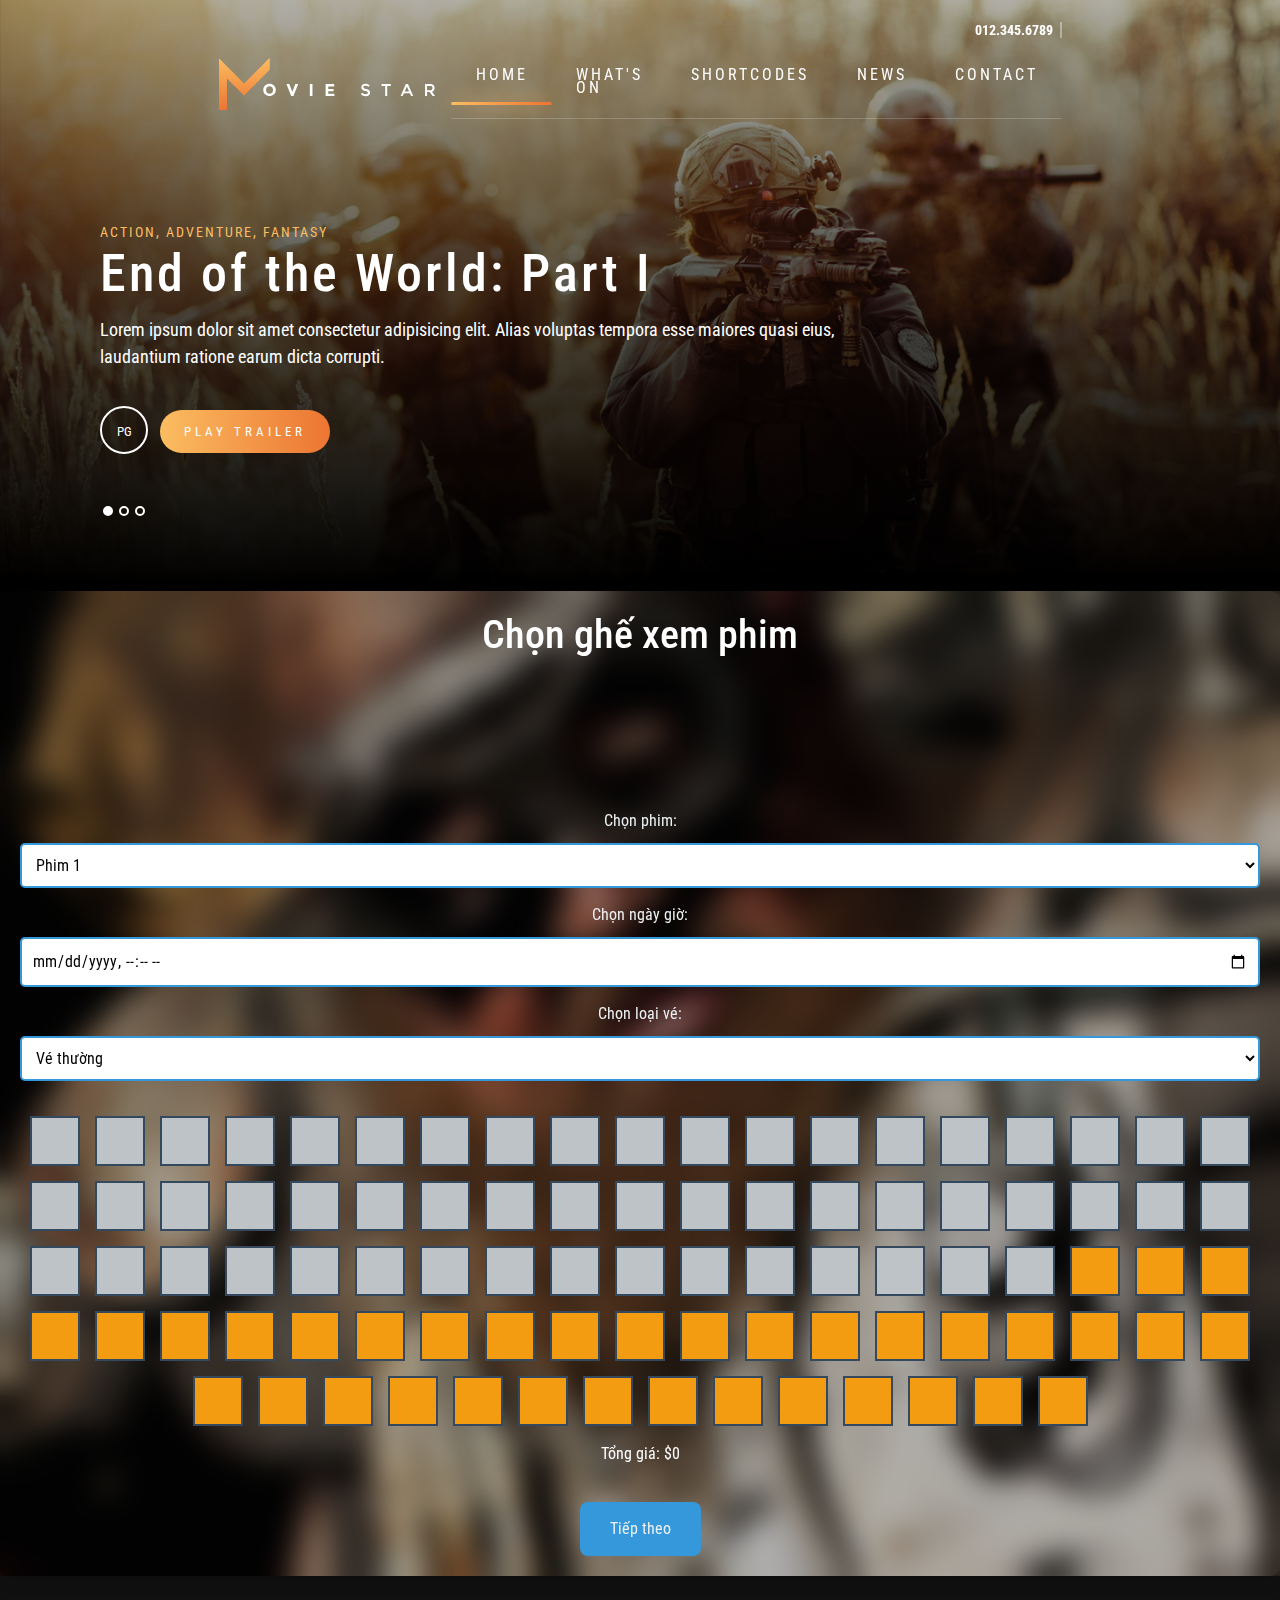
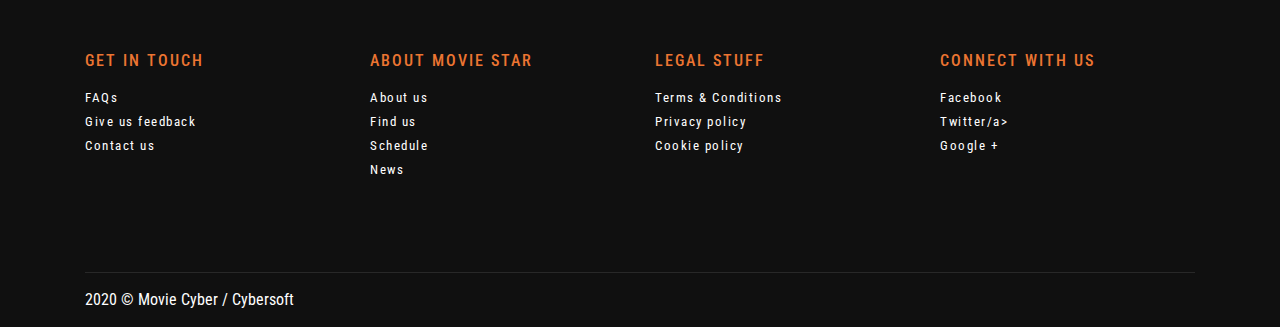
==== Frontend/datve.html @ 29ac8f91 "update" ====
<!DOCTYPE html>
<html lang="en">

<head>
    <meta charset="UTF-8">
    <meta name="viewport" content="width=device-width, initial-scale=1.0">
    <title>MovieCyber</title>

    <!-- ANIMATE CSS  -->
    <link rel="stylesheet" href="https://cdnjs.cloudflare.com/ajax/libs/animate.css/4.1.1/animate.min.css" />

    <!-- FONT AWESOME  -->
    <link rel="stylesheet" href="https://cdnjs.cloudflare.com/ajax/libs/font-awesome/6.4.0/css/all.min.css"
        integrity="sha512-iecdLmaskl7CVkqkXNQ/ZH/XLlvWZOJyj7Yy7tcenmpD1ypASozpmT/E0iPtmFIB46ZmdtAc9eNBvH0H/ZpiBw=="
        crossorigin="anonymous" referrerpolicy="no-referrer" />

    <!-- BOOTSTRAP 4  CSS -->
    <link rel="stylesheet" href="https://cdn.jsdelivr.net/npm/bootstrap@4.0.0/dist/css/bootstrap.min.css"
        integrity="sha384-Gn5384xqQ1aoWXA+058RXPxPg6fy4IWvTNh0E263XmFcJlSAwiGgFAW/dAiS6JXm" crossorigin="anonymous">

    <!-- FONT GOOGLE  -->
    <link rel="preconnect" href="https://fonts.googleapis.com">
    <link rel="preconnect" href="https://fonts.gstatic.com" crossorigin>
    <link
        href="https://fonts.googleapis.com/css2?family=Montserrat:ital,wght@0,400;0,700;1,300&family=Roboto+Condensed:wght@300;400;700&family=Roboto:wght@700&family=Work+Sans:wght@300;400;700&display=swap"
        rel="stylesheet">

    <!-- VENOBOX CSS  -->
    <link rel="stylesheet" href="./css/venobox.min.css">

    <style>
        body {

            margin: 0;
            font-family: 'Segoe UI', Tahoma, Geneva, Verdana, sans-serif;
            color: white;
            background: url(./img/slide-3-video.png);
            background-position: center;
            background-size: cover;
            min-height: 100;
            width: 100%;
        }

        .containers {

            text-align: center;
            padding: 20px;
            border-radius: 10px;
            box-shadow: 0 0 20px rgba(0, 0, 0, 0.2);
            backdrop-filter: blur(15px);
        }

        h1 {
            color: #3498db;
        }

        .controls {
            margin-bottom: 20px;
            margin-top: 150px;

        }

        .controls label {
            display: block;
            margin-bottom: 10px;
            color: #ecf0f1;
        }

        .controls select,
        .controls input[type="datetime-local"],
        .controls select {
            padding: 10px;
            margin-bottom: 15px;
            border: 2px solid #3498db;
            border-radius: 5px;
            width: 100%;
            box-sizing: border-box;
            background-color: #2c3e50;
            color: #ecf0f1;
        }

        .seat-container {
            display: flex;
            flex-wrap: wrap;
            justify-content: center;
            gap: 15px;
            perspective: 1000px;
        }

        .seat {
            width: 50px;
            height: 50px;
            background-color: #bdc3c7;
            border: 2px solid #34495e;
            cursor: pointer;
            transition: transform 0.3s ease, background-color 0.3s ease;
        }

        .seat.normal {
            background-color: #bdc3c7;
        }

        .seat.vip {
            background-color: #f39c12;
            color: #fff;
        }

        .seat.selected {
            background-color: #3498db;
            transform: scale(1.1);
        }

        button {
            margin-top: 20px;
            padding: 15px 30px;
            background-color: #3498db;
            color: #ecf0f1;
            border: none;
            cursor: pointer;
            border-radius: 8px;
            transition: background-color 0.3s ease;
        }

        button:hover {
            background-color: #2980b9;
        }

        #movie {
            background-color: #fff;
            color: black;
        }

        #datetime {
            background-color: #fff;
            color: black;
        }

        #ticket-type {
            background-color: #fff;
            color: black;
        }

        .mess {
            color: white;
        }
    </style>

    <!-- MAIN CSS  -->
    <link rel="stylesheet" href="./css/index.css">


</head>

<body>
    <!-- HEADER  -->
    <header class="container-md">
        <p class="text-right text-white mb-0">
            <i class="fa-solid fa-phone"></i>
            <span class="mx-3 border-right pr-2">012.345.6789</span>
            <i class="fa fa-search"></i>
        </p>
        <nav class="navbar navbar-expand-md">
            <a class="navbar-brand" href="#">
                <img src="./img/logo.svg" alt="logo">
            </a>
            <button class="navbar-toggler" type="button" data-toggle="collapse" data-target="#movieNavBar"
                aria-controls="navbarSupportedContent" aria-expanded="false" aria-label="Toggle navigation">
                <span class="navbar-toggler-icon">
                    <i class="fa fa-bars"></i>
                </span>
            </button>

            <div class="collapse navbar-collapse" id="movieNavBar">
                <ul class="navbar-nav ml-auto">
                    <li class="nav-item active line">
                        <a class="nav-link" href="#">HOME <span class="sr-only">(current)</span></a>
                    </li>
                    <li class="nav-item line">
                        <a class="nav-link" href="#">WHAT'S ON</a>
                    </li>
                    <li class="nav-item line">
                        <a class="nav-link" href="#">SHORTCODES</a>
                    </li>
                    <li class="nav-item line">
                        <a class="nav-link" href="#">NEWS</a>
                    </li>
                    <li class="nav-item line">
                        <a class="nav-link" href="#">CONTACT</a>
                    </li>
                </ul>
            </div>
        </nav>
    </header>
    <header id="headerFixed">
        <nav class="navbar navbar-expand-lg container">
            <a class="navbar-brand" href="#">
                <img src="./img/logo.svg" alt="logo">
            </a>
            <button class="navbar-toggler" type="button" data-toggle="collapse" data-target="#movieNavBar"
                aria-controls="navbarSupportedContent" aria-expanded="false" aria-label="Toggle navigation">
                <span class="navbar-toggler-icon">
                </span>
            </button>

            <div class="collapse navbar-collapse" id="movieNavBar">
                <ul class="navbar-nav ml-auto">
                    <li class="nav-item active line">
                        <a class="nav-link" href="#">HOME <span class="sr-only">(current)</span></a>
                    </li>
                    <li class="nav-item line">
                        <a class="nav-link" href="#">WHAT'S ON</a>
                    </li>
                    <li class="nav-item line">
                        <a class="nav-link" href="#">SHORTCODES</a>
                    </li>
                    <li class="nav-item line">
                        <a class="nav-link" href="#">NEWS</a>
                    </li>
                    <li class="nav-item line">
                        <a class="nav-link" href="#">CONTACT</a>
                    </li>
                </ul>
            </div>
        </nav>
    </header>

    <!-- CAROUSEL  -->
    <section class="movieCarousel">
        <!-- data-ride="carousel" -->
        <div id="carouselMovie" class="carousel slide">
            <ol class="container carousel-indicators">
                <li data-target="#carouselMovie" data-slide-to="0" class="active"></li>
                <li data-target="#carouselMovie" data-slide-to="1"></li>
                <li data-target="#carouselMovie" data-slide-to="2"></li>
            </ol>
            <div class="carousel-inner">
                <div class="carousel-item active">
                    <img class="d-block w-100" src="./img/hero-1.jpg" alt="First slide">
                    <div class="movieCarousel__overlay">
                    </div>
                    <div class="container carousel-caption d-none d-md-block">
                        <div class="col-9">
                            <p class="animate__animated animate__fadeInDown">ACTION, ADVENTURE, FANTASY</p>
                            <h2 class="animate__animated animate__fadeInDown">End of the World: Part I</h2>
                            <p class="animate__animated animate__fadeInUp">Lorem ipsum dolor sit amet consectetur
                                adipisicing elit. Alias voluptas tempora esse
                                maiores quasi eius, laudantium ratione earum dicta corrupti.</p>
                            <div class="movieCarousel__trailer animate__animated animate__fadeInUp">
                                <span>PG</span>
                                <button>
                                    <span>
                                        <i class="fa fa-play"></i>
                                        PLAY TRAILER
                                    </span>
                                </button>
                            </div>
                        </div>
                    </div>
                </div>
                <div class="carousel-item">
                    <img class="d-block w-100" src="./img/hero-2.jpg" alt="Second slide">
                    <div class="movieCarousel__overlay">
                    </div>
                    <div class="container carousel-caption d-none d-md-block">
                        <div class="col-9">
                            <p class="animate__animated animate__fadeInDown">ACTION, ADVENTURE, FANTASY</p>
                            <h2 class="animate__animated animate__fadeInDown">End of the World: Part II</h2>
                            <p class="animate__animated animate__fadeInUp">Lorem ipsum dolor sit amet consectetur
                                adipisicing elit. Alias voluptas tempora esse
                                maiores
                                quasi eius, laudantium ratione earum dicta corrupti.</p>
                            <div class="movieCarousel__trailer animate__animated animate__fadeInUp">
                                <span>PG</span>
                                <button>
                                    <span>
                                        <i class="fa fa-play"></i>
                                        PLAY TRAILER
                                    </span>
                                </button>
                            </div>
                        </div>
                    </div>
                </div>
                <div class="carousel-item">
                    <img class="d-block w-100" src="./img/hero-3.jpg" alt="Third slide">
                    <div class="movieCarousel__overlay">
                    </div>
                    <div class="container carousel-caption d-none d-md-block">
                        <div class="col-9">
                            <p class="animate__animated animate__fadeInDown">ACTION, ADVENTURE, FANTASY</p>
                            <h2 class="animate__animated animate__fadeInDown">End of the World: Part III</h2>
                            <p class="animate__animated animate__fadeInUp">Lorem ipsum dolor sit amet consectetur
                                adipisicing elit. Alias voluptas tempora esse
                                maiores
                                quasi eius, laudantium ratione earum dicta corrupti.</p>
                            <div class="movieCarousel__trailer animate__animated animate__fadeInUp">
                                <span>PG</span>
                                <button>
                                    <span>
                                        <i class="fa fa-play"></i>
                                        PLAY TRAILER
                                    </span>
                                </button>
                            </div>
                        </div>
                    </div>
                </div>
            </div>
        </div>
    </section>

    <div class="containers">
        <h1 style="color: white;">Chọn ghế xem phim</h1>

        <div class="controls">
            <label for="movie">Chọn phim:</label>
            <select id="movie">
                <option value="movie1">Phim 1</option>
                <option value="movie2">Phim 2</option>
                <!-- Thêm các phim khác nếu cần -->
            </select>

            <label for="datetime">Chọn ngày giờ:</label>
            <input type="datetime-local" id="datetime">

            <label for="ticket-type">Chọn loại vé:</label>
            <select id="ticket-type">
                <option value="normal">Vé thường</option>
                <option value="vip">Vé VIP</option>
            </select>
        </div>

        <div id="seats" class="seat-container"></div>
        <p id="message" class="mess"></p>
        <p id="total-price" class="mess">Tổng giá: $0</p>
        <button onclick="bookSeats()">Tiếp theo</button>
    </div>



    <!-- FOOTER  -->
    <footer>
        <div class="container">
            <div class="row section">
                <div class="col-3">
                    <h3>GET IN TOUCH</h3>
                    <ul>
                        <li><a href="#">FAQs</a></li>
                        <li><a href="#">Give us feedback</a></li>
                        <li><a href="#">Contact us</a></li>
                    </ul>
                </div>
                <div class="col-3">
                    <h3>ABOUT MOVIE STAR</h3>
                    <ul>
                        <li><a href="#">About us</a></li>
                        <li><a href="#">Find us</a></li>
                        <li><a href="#">Schedule</a></li>
                        <li><a href="#">News</a></li>
                    </ul>
                </div>
                <div class="col-3">
                    <h3>LEGAL STUFF</h3>
                    <ul>
                        <li><a href="#">Terms & Conditions</a></li>
                        <li><a href="#">Privacy policy</a></li>
                        <li><a href="#">Cookie policy</a></li>
                    </ul>
                </div>
                <div class="col-3">
                    <h3>CONNECT WITH US</h3>
                    <ul>
                        <li><a href="#"><i class="fab fa-facebook-f"></i> Facebook</a></li>
                        <li><a href="#"><i class="fab fa-twitter"></i> Twitter/a></li>
                        <li><a href="#"><i class="fab fa-google-plus-g"></i> Google +</a></li>
                    </ul>
                </div>
            </div>
            <div class="footer__copyright">
                <p>2020 © Movie Cyber / Cybersoft</p>
            </div>
        </div>
    </footer>


    <script>
        document.addEventListener("DOMContentLoaded", function () {
            const seatContainer = document.getElementById("seats");
            const message = document.getElementById("message");
            const totalPrice = document.getElementById("total-price");

            // Tạo danh sách ghế
            const seats = [];
            const rows = 5;
            const seatsPerRow = 18;

            for (let i = 0; i < rows; i++) {
                for (let j = 0; j < seatsPerRow; j++) {
                    const seat = document.createElement("div");
                    seat.classList.add("seat");
                    seat.classList.add(getSeatType(i + 1, j + 1));
                    seat.dataset.row = i + 1;
                    seat.dataset.seat = j + 1;

                    seats.push(seat);
                    seatContainer.appendChild(seat);

                    // Bắt sự kiện khi click vào ghế
                    seat.addEventListener("click", function () {
                        if (!this.classList.contains("occupied")) {
                            this.classList.toggle("selected");
                            updateMessage();
                            updateTotalPrice();
                        }
                    });
                }
            }

            // Hàm lấy loại ghế dựa trên hàng và cột
            function getSeatType(row, seat) {
                // Đây chỉ là ví dụ đơn giản, bạn có thể thay đổi theo ý của mình
                return (row > 3) ? "vip" : "normal";
            }

            // Cập nhật thông báo số ghế đã chọn
            function updateMessage() {
                const selectedSeats = document.querySelectorAll(".seat.selected");
                message.innerText = `Bạn đã chọn ${selectedSeats.length} ghế`;
            }

            // Cập nhật tổng giá vé
            function updateTotalPrice() {
                const selectedSeats = document.querySelectorAll(".seat.selected");
                const ticketType = document.getElementById("ticket-type").value;

                const totalPriceValue = selectedSeats.length * (ticketType === "vip" ? 15 : 10);
                totalPrice.innerText = `Tổng giá: $${totalPriceValue}`;
            }

            // Đặt vé
            window.bookSeats = function () {
                const selectedSeats = document.querySelectorAll(".seat.selected");
                if (selectedSeats.length === 0) {
                    alert("Vui lòng chọn ít nhất một ghế.");
                } else {
                    window.location.href = "./timkiem.html"
                }
            };
        });

    </script>


    <!-- Thư viện hỗ trợ  -->
    <script src="https://code.jquery.com/jquery-3.2.1.min.js"></script>

    <!-- BOOTSTRAP 4 JS  -->
    <script src="https://cdn.jsdelivr.net/npm/popper.js@1.12.9/dist/umd/popper.min.js"
        integrity="sha384-ApNbgh9B+Y1QKtv3Rn7W3mgPxhU9K/ScQsAP7hUibX39j7fakFPskvXusvfa0b4Q"
        crossorigin="anonymous"></script>
    <script src="https://cdn.jsdelivr.net/npm/bootstrap@4.0.0/dist/js/bootstrap.min.js"
        integrity="sha384-JZR6Spejh4U02d8jOt6vLEHfe/JQGiRRSQQxSfFWpi1MquVdAyjUar5+76PVCmYl"
        crossorigin="anonymous"></script>

    <!-- VENOBOX JS-->
    <script src="./js/venobox.min.js"></script>
    <script>
        $(document).ready(function () {
            $('.venobox').venobox();
        });
    </script>

    <!-- MAIN JS  -->
    <script>

        window.onscroll = function () {
            // Code tạo hiệu ứng xuất hiện thanh màu đen khi scroll
            if (document.body.scrollTop > 200 || document.documentElement.scrollTop > 200) {
                // 
                document.getElementById("headerFixed").style.transform = "translate(-50%,0)";
            }
            else {
                document.getElementById("headerFixed").style.transform = "translate(-50%,-100%)";
            }
        }
    </script>
    <script src="./js/datve.js"></script>
</body>

</html>
---- Frontend/css/index.css ----
/* GLOBAL  */
* {
    margin: 0;
    padding: 0;
    box-sizing: border-box;
}

html,
body {
    font-family: 'Roboto Condensed', sans-serif;
    color: #717171;

}

::selection {
    background-color: #ec7532;
    color: white;
}

/* line style  */
.line::after {
    content: "";
    width: 0%;
    height: 3px;
    /*Giá trị 1 hướng trải màu: 
    to right: trái qua phải
    to left: phải qua trái
    to bottom: từ trên xuống
    to top: từ dưới lên 

    Phụ thuộc vào hướng trải màu
    Giá trị thứ 2: màu bắt đầu (trái)
    Giá trị thứ 3: màu kết thúc
    */
    background: linear-gradient(to right, #fbbd61, #ec7532);
    display: block;
    box-shadow: 0 0 20px #fbbd61;
    transition: all .5s;
}

.line.active::after {
    width: 100%;
}

.line:hover:after {
    width: 100%;
}

.section {
    padding: 75px 0;

}

.title {
    color: #ec7532;
    font-size: 1.125rem;
    border-bottom: 1px solid #d8d8d8;
    text-transform: uppercase;
    letter-spacing: 1.7px;
    margin-bottom: 40px;
}

.title::after {
    content: '';
    background: linear-gradient(to right, #fbbd61, #ec7532);
    width: 125px;
    height: 4px;
    display: block;
    margin-top: 20px;
}

.title-white {
    color: white;
    border-bottom: 1px solid #333;

}

/* HEADER  */
header {
    position: absolute;
    top: 20px;
    left: 50%;
    transform: translateX(-50%);
    z-index: 2;
}

header p {
    font-size: 14px;
    font-weight: 700;
}

#movieNavBar .nav-item {
    border-bottom: 1px solid rgba(255, 255, 255, 0.2);
}

#movieNavBar .nav-item .nav-link {
    color: white;
    letter-spacing: 3px;
    line-height: 0.8em;
    padding: 20px 24px;
}

#headerFixed {
    background-color: #101010;
    position: fixed;
    top: 0;
    width: 100%;
    transform: translate(-50%, -100%);
    transition: transform .5s;
    z-index: 16;
}

/* CAROUSEL  */
#carouselMovie .carousel-item .carousel-caption {
    text-align: left;
    top: 55%;
    left: 50%;
    transform: translate(-50%, -50%);
}

/* :first-child thứ tự trước, loai thẻ */
/* :first-of-type loại thẻ trước, thứ tự sau */
#carouselMovie .carousel-item .carousel-caption p:first-of-type {
    color: #fbbd61;
    font-size: 0.875rem;
    letter-spacing: 2px;
    margin: 0;
    animation-delay: 0.5s;
}

/* :last-child */
#carouselMovie .carousel-item .carousel-caption p:last-of-type {
    font-size: 1.125rem;
    margin-bottom: 20px;
}

#carouselMovie .carousel-item .carousel-caption h2 {
    font-size: 3.25rem;
    letter-spacing: 3px;
    margin-bottom: 10px;
}

.movieCarousel__trailer {
    animation-delay: 0.5s;
}

.movieCarousel__trailer>span {
    width: 48px;
    height: 48px;
    border-radius: 50%;
    border: 2px solid white;
    font-size: 0.8rem;
    display: inline-block;
    line-height: 48px;
    text-align: center;
    margin-right: 8px;
}

.movieCarousel__trailer button {
    padding: 12px 24px;
    border: none;
    border-radius: 30px;
    font-size: 0.8rem;
    letter-spacing: 4px;
    color: white;
    background: linear-gradient(to right, #fbbd61, #ec7532);
    position: relative;
    overflow: hidden;
    outline: none;
}

/* B1 xây dựng overlay phủ lên thẻ cha (button) */
.movieCarousel__trailer button::before {
    content: "";
    width: 110%;
    height: 100%;
    background-color: #ec7532;
    position: absolute;
    top: 0;
    left: 0;
    display: block;
    /* chưa hover  */
    transform: skewX(30deg) translateX(-110%);
    transition: all .5s;
    z-index: 1;
}

/* đã hover  */
/* transform: skewX(30deg) translateX(-10px); */
.movieCarousel__trailer button:hover:before {
    transform: skewX(30deg) translateX(-10px);

}

.movieCarousel__trailer button span {
    position: relative;
    z-index: 2;
}

#carouselMovie .carousel-indicators {
    justify-content: flex-start;
    left: 50%;
    transform: translateX(-50%);
    margin-right: 0;
    margin-left: 0;
    padding-right: 30px;
    padding-left: 30px;
    bottom: 10%;
}

#carouselMovie .carousel-indicators li {
    width: 10px;
    height: 10px;
    border-radius: 50%;
    border: 2px solid white;
    background-color: transparent;
}

#carouselMovie .carousel-indicators li.active {
    background-color: white;
}

.movieCarousel__overlay {
    position: absolute;
    top: 0;
    left: 0;
    width: 100%;
    height: 100%;
    background: linear-gradient(to top, black, transparent);
}

/* NEWIN  */
.newIn__title {
    text-align: center;
}

.newIn__title h3 {
    font-size: 18px;
    color: #4a4a4a;
    margin: 1rem 0;
}

.newIn__title i {
    color: #fbbd61;
}

.newIn__img {
    position: relative;
    overflow: hidden;
    border-radius: 10px;
}

.newIn__overlay {
    width: 200%;
    height: 100%;
    position: absolute;
    top: 0;
    left: 0;
    background: linear-gradient(to bottom, #fbbd61, #ec7532);
    transform: skewX(30deg) translateX(-150%);
    transition: all .5s;
    opacity: 0.9;
}

.newIn__img:hover .newIn__overlay {
    transform: skewX(30deg) translateX(-30%);
}

.newIn__play {
    position: absolute;
    top: 0;
    left: 0;
    width: 100%;
    height: 100%;
    text-align: center;
    display: flex;
    justify-content: center;
    align-items: center;
    opacity: 0;
    transition: all 0.5s;
}

.newIn__img:hover .newIn__play {
    opacity: 1;
}

.newIn__play i {
    width: 80px;
    height: 80px;
    border: 2px solid white;
    border-radius: 50%;
    text-align: center;
    line-height: 80px;
    transform: scale(1);
    transition: all .5s;
}

.newIn__play i:hover {
    transform: scale(0.9);
}

.newIn__play a {
    color: white;
    text-decoration: none;
    text-transform: uppercase;
    font-size: 13px;
    letter-spacing: 4px;
    display: block;
    margin: 1rem 0;
}

.newIn__play p {
    color: white;
}

/* SHOWTIMES */
.showTimes .nav-tabs .nav-item.show .nav-link,
.showTimes .nav-tabs .nav-link.active {
    border: none;

}

.showTimes .nav-tabs .nav-link.active {
    color: #ec7532;
}

.showTimes .nav-tabs .nav-link {
    border: none;
    padding: 0;
    font-size: 18px;
    letter-spacing: 1px;
    color: #4a4a4a;
}

.showTimes .nav-tabs .nav-item {
    margin-bottom: 0;
}

.showTimes .nav-tabs .nav-link span {
    padding: 15px 30px;
    display: block;
}

#myTabContent .tab-pane .showTimes__row:last-child {
    border-bottom: none;
}

.showTimes__row {
    border-bottom: 1px solid #d8d8d8;
}

.showTimes__row img {
    border-radius: 10px;
}

.showTimes__row div p:first-of-type {
    font-size: 14px;
    letter-spacing: 2px;
    color: #ec7532;
    margin-bottom: 0;
}

.showTimes__row h3 {
    font-size: 24px;
    font-weight: 300;
    color: #101010;
    letter-spacing: 1px;
}

.showTimes__row a {
    font-size: 12px;
    letter-spacing: 4px;
    color: #ec7532;
    text-decoration: none;
    transition: all .5s;
}

.showTimes__row a:hover {
    color: #101010;
}

.showTimes__runingTimes {
    font-size: 12px;
    letter-spacing: 1.5px;
    color: #4a4a4a;
}

.showTimes__runingTimes button {
    font-size: 14px;
    letter-spacing: 2px;
    color: #717171;
    background-color: #d8d8d8;
    margin-right: 5px;
}

.showTimes__mins span:last-child {
    width: 33px;
    height: 33px;
    border-radius: 50%;
    display: inline-block;
    color: white;
    background-color: #4a4a4a;
    text-align: center;
    line-height: 33px;
    font-weight: 700;
}

/* COMING SOON  */
.comingSoon {
    /* background-image: url(../img/slide-3.png); */
    background: #101010 url(../img/slide-3.png);
    background-size: cover;
    color: white;
}

.comingSoon__type {
    font-size: 14px;
    color: #ec7532;
    letter-spacing: 2px;

}

.comingSoon h3 {
    font-size: 34px;
    letter-spacing: 1px;
    font-weight: 300;
}

.comingSoon__rating>i {
    color: #fbbd61;

}

.comingSoon p {
    margin: 1rem 0;
}

.comingSoon a {
    font-size: 12px;
    letter-spacing: 4px;
    color: #ec7532;
    text-decoration: none;
    transition: all .5s;
}

.comingSoon a:hover {
    color: white;
}

.comingSoon__video {
    position: relative;
}

.comingSoon__video i {
    position: absolute;
    top: 50%;
    left: 50%;
    transform: translate(-50%, -50%) scale(1);
    width: 80px;
    height: 80px;
    text-align: center;
    line-height: 80px;
    border: 1px solid #ec7532;
    border-radius: 50%;
    font-size: 25px;
    transition: all .5s;
    color: white;
}

.comingSoon__video:hover i {
    transform: translate(-50%, -50%) scale(0.9);
}

/* MOVIELIST  */
.movieList {
    background-color: #101010;
}

.movieList__item {
    position: relative;
    border-radius: 10px;
    overflow: hidden;
}

.movieList__overlay {
    position: absolute;
    top: 0;
    left: 0;
    width: 100%;
    height: 100%;
    background-color: #101010;
    opacity: 0.6;
    transition: all .5s;
}

.movieList__item:hover .movieList__overlay {
    opacity: 0;
}

/* CONTACT */
.contact__content {
    text-align: center;
}

.contact__content p:first-child {
    font-size: 23px;
    color: #4a4a4a;
    letter-spacing: 1px;
    font-weight: 300;
}

.contact__content a {
    font-size: 46px;
    color: #fbbd61;
    text-decoration: none;
}

/* FOOTER  */
footer {
    background-color: #101010;
}

footer h3 {
    font-size: 16px;
    letter-spacing: 2px;
    margin-bottom: 15px;
    color: #ec7532;
}

footer li {
    list-style: none;

}

footer a {
    font-size: 13px;
    color: white;
    text-decoration: none;
    letter-spacing: 1.5px;
    padding: 3px 0;
    transition: all .5s;
}

footer a:hover {
    color: #fbbd61;
    text-decoration: none;
}

.footer__copyright {
    border-top: 1px solid rgba(255, 255, 255, 0.1);
    color: white;
    padding: 15px 0;

}

.footer__copyright p {
    margin-bottom: 0;
}

.find {
    margin-top: 1rem;
    margin-left: 5rem;
}

.form-group {
    /* align-items: center; */
    margin-top: 2%;
}


.find input {
    padding: 10px;
    height: auto;
    border: 1px solid #000;
    color: #888;
    letter-spacing: 1px;
    border-radius: 0;
}

.find button {
    padding: 10px 35px;
    background-color: #000;
    color: #fff;
    letter-spacing: 1px;
    border-radius: 0;
    outline: none;
    transition: all .5s;
}

.find button:hover {
    background-color: #fbbd61;
    transition: all .5s;
}

.find .col-2 {
    text-align: center;
}

#search .list {
    display: grid;
    grid-template-columns: repeat(3, 1fr);
    width: 100%;
    gap: 25px 30px;

}

#search .list .detail {
    width: 100%;
}

#search .list .detail button {
    padding: px;
    width: 25px;
    height: 25px;
    border-radius: 50%;
}

#search .list .detail input {
    width: 75px;
    height: 25px;
    border-radius: 10px;
}

#search .list .detail i {
    border-radius: 1px solid #585757;
}

#search .list .picture img {
    width: 50%;
    display: block;
    margin: 10%;
    margin-left: 20%;
}

#search .list h3 {
    margin-left: 0;
    margin-top: 10%;

}

#search .list .detail {
    margin-top: 10%;
}

#search .list .detail .menu {
    margin-left: -20%;
}

#search .list .detail .menu .label {
    margin-bottom: 5%;

}

#search .list .detail .menu .label button {
    margin: 10px;
    border-radius: 10px;
}

#search .list .detail .menu .label select {
    border-radius: 10px;
    width: 60px;
    border: 1px solid #000;

}


#search .list .detail .datve {
    width: 120px;
    height: 30px;
    margin-left: 11%;
    margin-top: 0%;
    border-radius: 10px;
    color: #fff;
    background-color: #000;
}

#search .list .detail .datve:hover {
    background-color: #fbbd61;
    border: 1px solid #fbbd61;
    transition: all .5s;
}

.info .info_list {
    display: grid;
    grid-template-columns: repeat(2, 1fr);
    width: 100%;
    gap: 25px 30px;
}

.info .info_list .info_picture img {
    width: 50%;
    display: block;
    margin: 10%;
    margin-left: 20%;
}

.info .info_list .info_detail {
    margin: 10%;
    margin-left: -15%;
}

.info .info_rap {
    width: 100%;
    text-align: center;

}

.info .info_rap .info_rap_list {
    margin-bottom: 10%;
}

.info .info_rap button {
    width: 100px;
    height: 50px;
    padding: 10px;
    margin: 0%;
    margin: 2% 5%;
    border-radius: 5px;
    background-color: black;
    color: white;
}

.info .info_rap button:hover {
    background-color: #fbbd61;
    border: 1px solid #fbbd61;
    transition: all .5s;
}

/* RESPONSIVE  */
@media screen and (max-width: 991.98px) {

    /* HEADER  */
    header .navbar-brand {
        max-width: 180px;
    }

    header .navbar-brand img {
        max-width: 100%;
    }

    #movieNavBar .navbar-nav .nav-link {
        font-size: 14px;
        /* padding: 20px 12px; */
        letter-spacing: 2px;

    }
}

@media screen and (max-width: 767.98px) {

    /* GLOBAL */
    .line.active::after {
        width: 0;
    }

    /* HEADER  */
    header .navbar-toggler {
        color: #fbbd61;
    }

    header .navbar-toggler:focus {
        outline: none;
    }

    #movieNavBar .navbar-nav {
        background-color: rgba(0, 0, 0, 0.9);
        text-align: center;
    }

    #movieNavBar .navbar-nav .active .nav-link {
        color: #ec7532;
    }

}
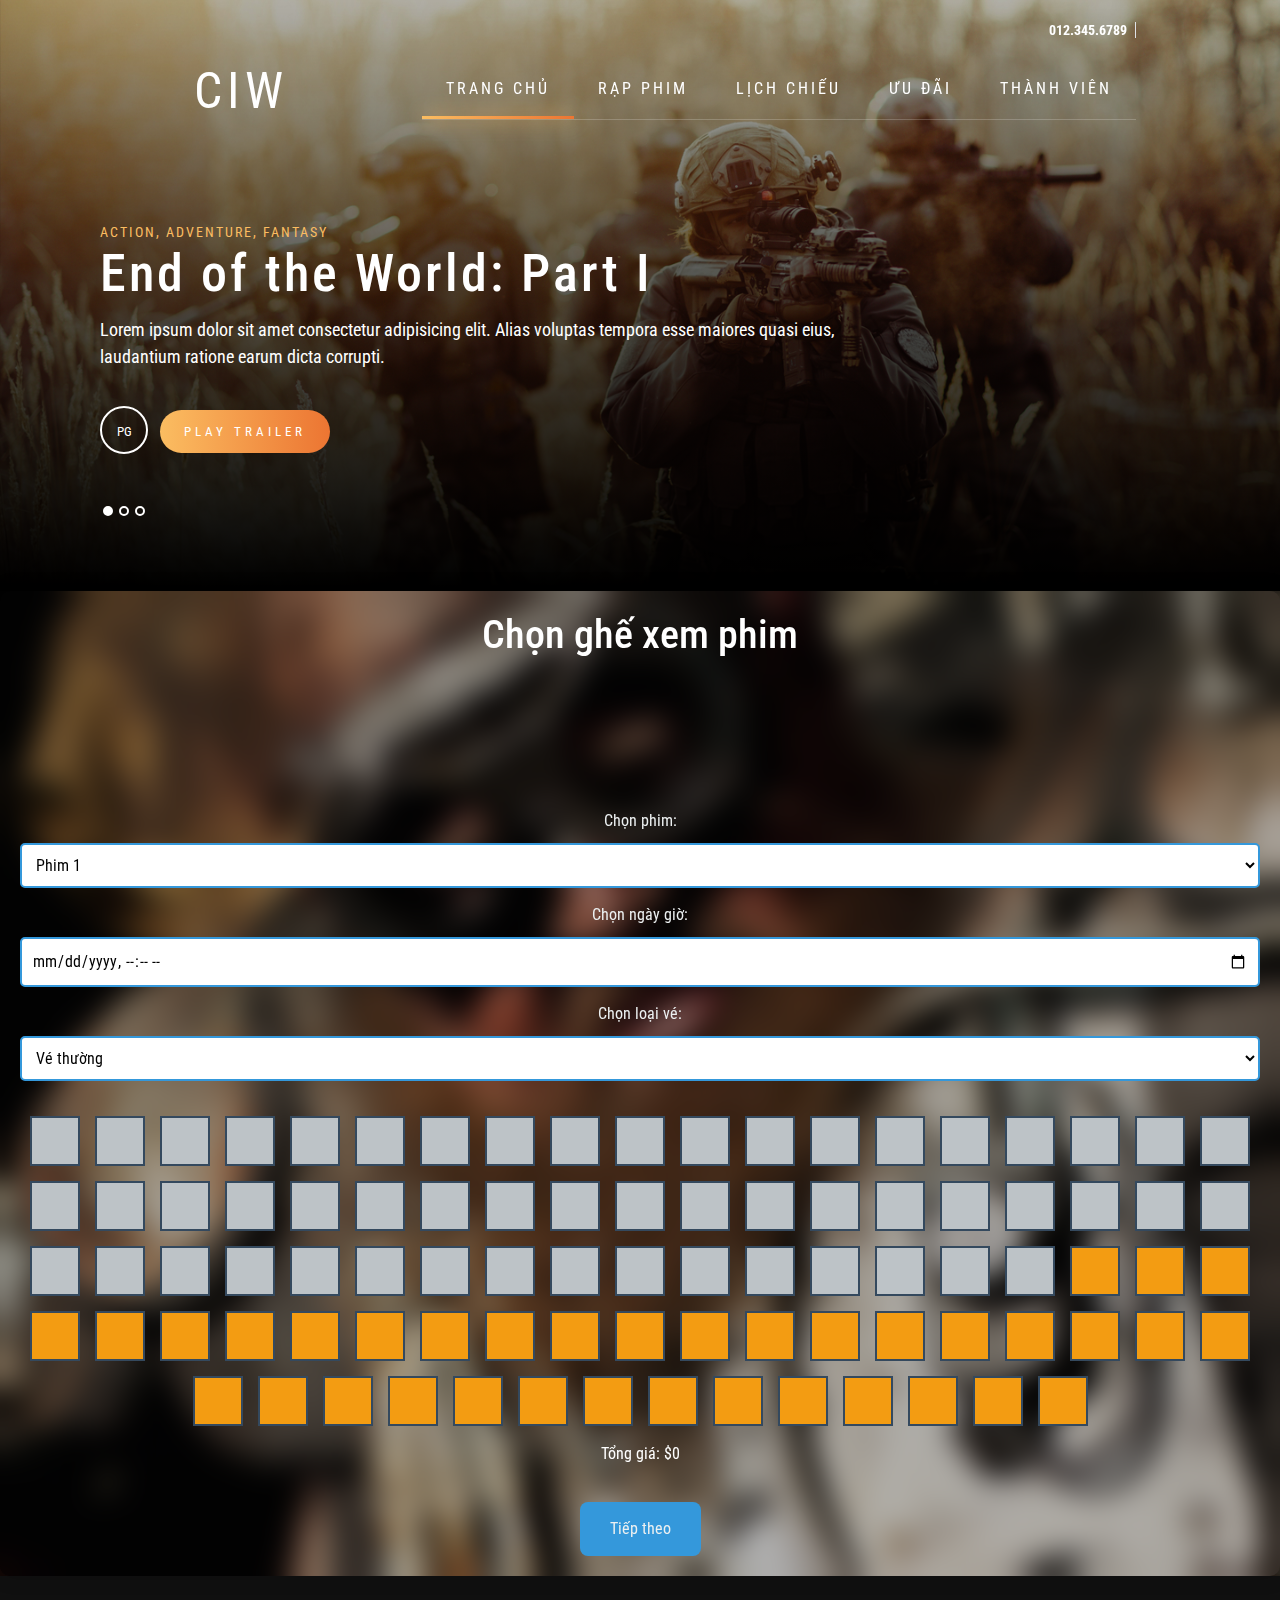
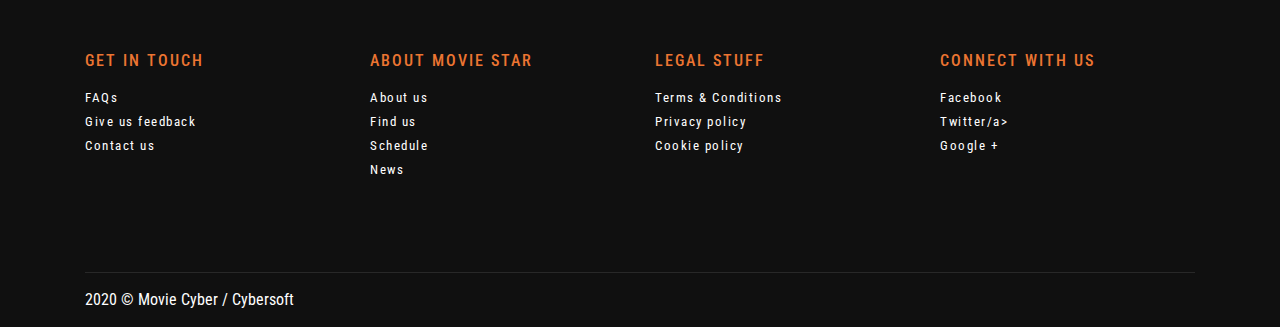
==== commit 13015f1f: "update" ====
--- a/Frontend/datve.html
+++ b/Frontend/datve.html
@@ -153,15 +153,16 @@
 
 <body>
     <!-- HEADER  -->
-    <header class="container-md">
+    <header class="container-md" style="width: 80%;">
         <p class="text-right text-white mb-0">
             <i class="fa-solid fa-phone"></i>
             <span class="mx-3 border-right pr-2">012.345.6789</span>
             <i class="fa fa-search"></i>
         </p>
         <nav class="navbar navbar-expand-md">
-            <a class="navbar-brand" href="#">
-                <img src="./img/logo.svg" alt="logo">
+            <a class="navbar-brand" href="#"
+                style="color: #fff; font-size: 50px; letter-spacing: 5px; margin-left: 50px;">
+                CIW
             </a>
             <button class="navbar-toggler" type="button" data-toggle="collapse" data-target="#movieNavBar"
                 aria-controls="navbarSupportedContent" aria-expanded="false" aria-label="Toggle navigation">
@@ -171,21 +172,21 @@
             </button>
 
             <div class="collapse navbar-collapse" id="movieNavBar">
-                <ul class="navbar-nav ml-auto">
+                <ul class="navbar-nav ml-auto" style="">
                     <li class="nav-item active line">
-                        <a class="nav-link" href="#">HOME <span class="sr-only">(current)</span></a>
-                    </li>
-                    <li class="nav-item line">
-                        <a class="nav-link" href="#">WHAT'S ON</a>
-                    </li>
-                    <li class="nav-item line">
-                        <a class="nav-link" href="#">SHORTCODES</a>
-                    </li>
-                    <li class="nav-item line">
-                        <a class="nav-link" href="#">NEWS</a>
-                    </li>
-                    <li class="nav-item line">
-                        <a class="nav-link" href="#">CONTACT</a>
+                        <a class="nav-link" href="#">TRANG CHỦ</a>
+                    </li>
+                    <li class="nav-item line">
+                        <a class="nav-link" href="#">RẠP PHIM </a>
+                    </li>
+                    <li class="nav-item line">
+                        <a class="nav-link" href="#">LỊCH CHIẾU</a>
+                    </li>
+                    <li class="nav-item line">
+                        <a class="nav-link" href="#">ƯU ĐÃI</a>
+                    </li>
+                    <li class="nav-item line">
+                        <a class="nav-link" href="#">THÀNH VIÊN</a>
                     </li>
                 </ul>
             </div>
@@ -193,8 +194,9 @@
     </header>
     <header id="headerFixed">
         <nav class="navbar navbar-expand-lg container">
-            <a class="navbar-brand" href="#">
-                <img src="./img/logo.svg" alt="logo">
+            <a class="navbar-brand" href="#"
+                style="color: #fff; font-size: 50px; letter-spacing: 5px; margin-left: 150px;">
+                CIW
             </a>
             <button class="navbar-toggler" type="button" data-toggle="collapse" data-target="#movieNavBar"
                 aria-controls="navbarSupportedContent" aria-expanded="false" aria-label="Toggle navigation">
@@ -205,19 +207,19 @@
             <div class="collapse navbar-collapse" id="movieNavBar">
                 <ul class="navbar-nav ml-auto">
                     <li class="nav-item active line">
-                        <a class="nav-link" href="#">HOME <span class="sr-only">(current)</span></a>
-                    </li>
-                    <li class="nav-item line">
-                        <a class="nav-link" href="#">WHAT'S ON</a>
-                    </li>
-                    <li class="nav-item line">
-                        <a class="nav-link" href="#">SHORTCODES</a>
-                    </li>
-                    <li class="nav-item line">
-                        <a class="nav-link" href="#">NEWS</a>
-                    </li>
-                    <li class="nav-item line">
-                        <a class="nav-link" href="#">CONTACT</a>
+                        <a class="nav-link" href="#">TRANG CHỦ <span class="sr-only">(current)</span></a>
+                    </li>
+                    <li class="nav-item line">
+                        <a class="nav-link" href="#">RẠP PHIM</a>
+                    </li>
+                    <li class="nav-item line">
+                        <a class="nav-link" href="#">LỊCH CHIẾU</a>
+                    </li>
+                    <li class="nav-item line">
+                        <a class="nav-link" href="#">ƯU ĐÃI</a>
+                    </li>
+                    <li class="nav-item line">
+                        <a class="nav-link" href="#">THÀNH VIÊN</a>
                     </li>
                 </ul>
             </div>
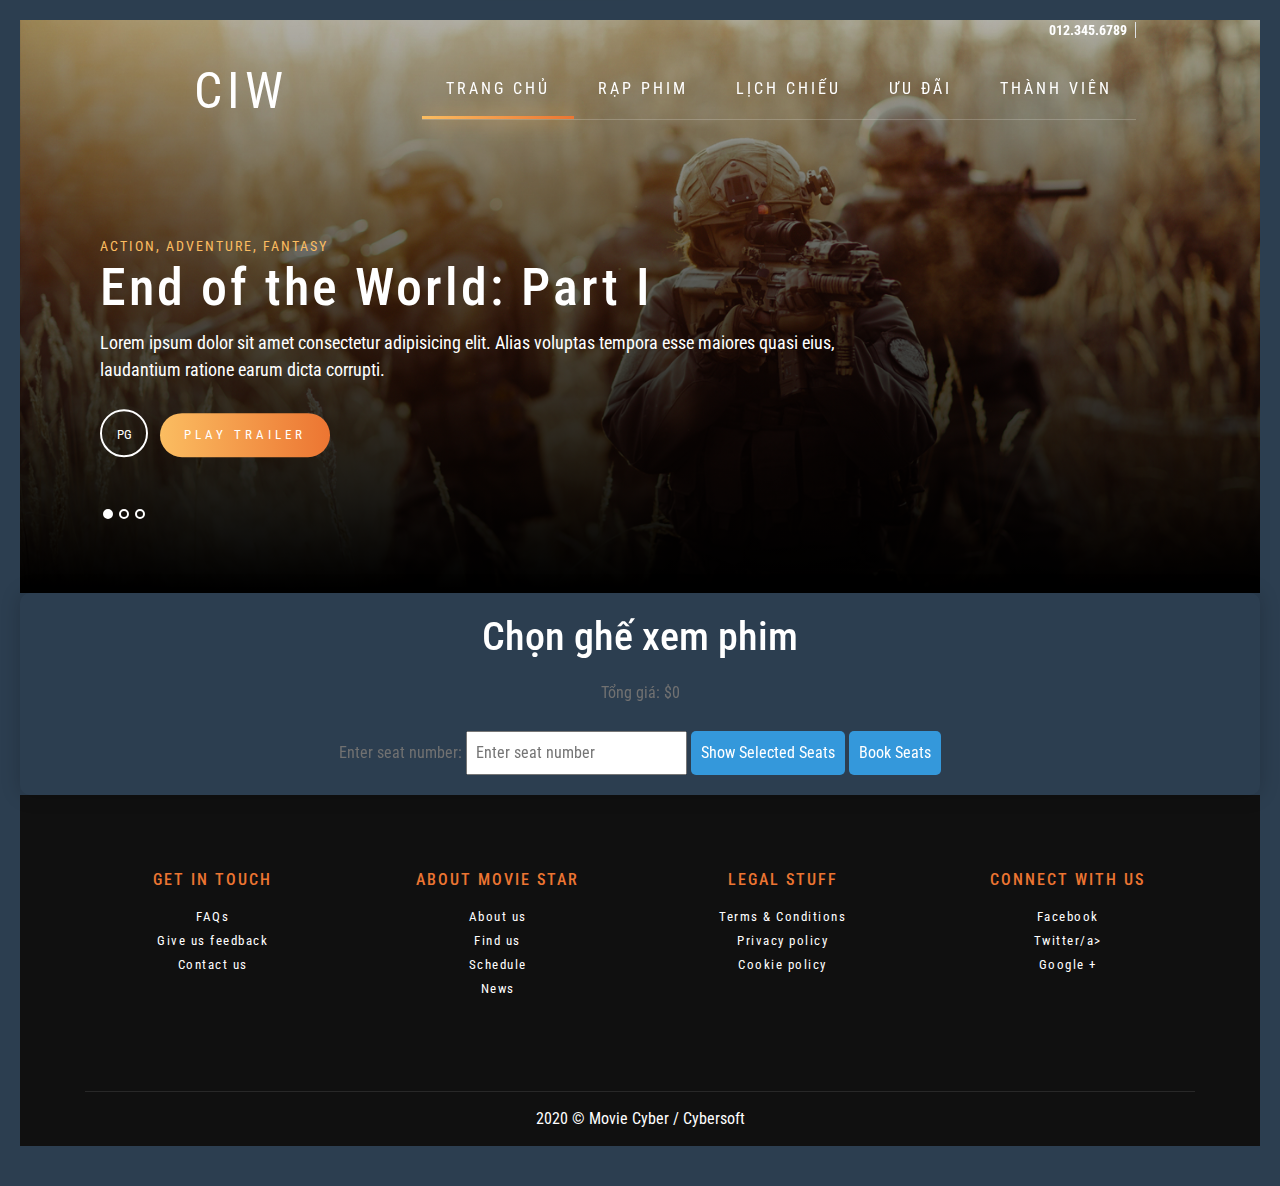
==== commit ba8676bd: "Hoang" ====
--- a/Frontend/datve.html
+++ b/Frontend/datve.html
@@ -29,17 +29,8 @@
     <link rel="stylesheet" href="./css/venobox.min.css">
 
     <style>
-        body {
-
-            margin: 0;
-            font-family: 'Segoe UI', Tahoma, Geneva, Verdana, sans-serif;
-            color: white;
-            background: url(./img/slide-3-video.png);
-            background-position: center;
-            background-size: cover;
-            min-height: 100;
-            width: 100%;
-        }
+
+        
 
         .containers {
 
@@ -66,83 +57,80 @@
             color: #ecf0f1;
         }
 
-        .controls select,
-        .controls input[type="datetime-local"],
-        .controls select {
-            padding: 10px;
-            margin-bottom: 15px;
-            border: 2px solid #3498db;
-            border-radius: 5px;
-            width: 100%;
-            box-sizing: border-box;
-            background-color: #2c3e50;
-            color: #ecf0f1;
-        }
+        
 
         .seat-container {
             display: flex;
             flex-wrap: wrap;
             justify-content: center;
             gap: 15px;
-            perspective: 1000px;
-        }
-
-        .seat {
-            width: 50px;
-            height: 50px;
-            background-color: #bdc3c7;
-            border: 2px solid #34495e;
-            cursor: pointer;
-            transition: transform 0.3s ease, background-color 0.3s ease;
-        }
-
-        .seat.normal {
-            background-color: #bdc3c7;
-        }
-
-        .seat.vip {
-            background-color: #f39c12;
-            color: #fff;
-        }
-
-        .seat.selected {
-            background-color: #3498db;
-            transform: scale(1.1);
-        }
-
-        button {
-            margin-top: 20px;
-            padding: 15px 30px;
-            background-color: #3498db;
-            color: #ecf0f1;
-            border: none;
-            cursor: pointer;
-            border-radius: 8px;
-            transition: background-color 0.3s ease;
-        }
-
-        button:hover {
-            background-color: #2980b9;
-        }
-
-        #movie {
-            background-color: #fff;
-            color: black;
-        }
-
-        #datetime {
-            background-color: #fff;
-            color: black;
-        }
-
-        #ticket-type {
-            background-color: #fff;
-            color: black;
-        }
-
-        .mess {
-            color: white;
-        }
+        }
+
+        
+
+      
+        body {
+    font-family: 'Segoe UI', Tahoma, Geneva, Verdana, sans-serif;
+    background-color: #2c3e50;
+    color: white;
+    text-align: center;
+    padding: 20px;
+}
+
+#seats {
+    margin-top: 20px;
+}
+
+.seat-row {
+    display: flex;
+    gap: 10px;
+    margin-bottom: 10px;
+}
+
+.seat {
+    width: 30px;
+    height: 30px;
+    background-color: #bdc3c7;
+    border: 1px solid #ccc;
+    cursor: pointer;
+    display: flex;
+    align-items: center;
+    justify-content: center;
+    font-size: 12px;
+    user-select: none;
+}
+
+.occupied {
+    background-color: #ccc;
+}
+
+.selected {
+    background-color: #3498db;
+}
+
+#seatInput {
+    padding: 8px;
+    margin-top: 10px;
+}
+
+button {
+    margin-top: 10px;
+    padding: 10px;
+    background-color: #3498db;
+    color: white;
+    border: none;
+    cursor: pointer;
+    border-radius: 5px;
+}
+
+button:hover {
+    background-color: #2980b9;
+}
+
+
+
+
+        
     </style>
 
     <!-- MAIN CSS  -->
@@ -314,31 +302,20 @@
     <div class="containers">
         <h1 style="color: white;">Chọn ghế xem phim</h1>
 
-        <div class="controls">
-            <label for="movie">Chọn phim:</label>
-            <select id="movie">
-                <option value="movie1">Phim 1</option>
-                <option value="movie2">Phim 2</option>
-                <!-- Thêm các phim khác nếu cần -->
-            </select>
-
-            <label for="datetime">Chọn ngày giờ:</label>
-            <input type="datetime-local" id="datetime">
-
-            <label for="ticket-type">Chọn loại vé:</label>
-            <select id="ticket-type">
-                <option value="normal">Vé thường</option>
-                <option value="vip">Vé VIP</option>
-            </select>
-        </div>
 
         <div id="seats" class="seat-container"></div>
-        <p id="message" class="mess"></p>
         <p id="total-price" class="mess">Tổng giá: $0</p>
-        <button onclick="bookSeats()">Tiếp theo</button>
+        <label for="seatInput">Enter seat number:</label>
+        <input type="text" id="seatInput" placeholder="Enter seat number">
+
+        <!-- Add a button to display selected seats -->
+        <button id="showSelectedSeats">Show Selected Seats</button>
+
+        <!-- Add a button to book seats -->
+        <button id="bookSeats">Book Seats</button>
     </div>
 
-
+    
 
     <!-- FOOTER  -->
     <footer>
@@ -383,75 +360,127 @@
             </div>
         </div>
     </footer>
-
-
-    <script>
-        document.addEventListener("DOMContentLoaded", function () {
-            const seatContainer = document.getElementById("seats");
-            const message = document.getElementById("message");
-            const totalPrice = document.getElementById("total-price");
-
-            // Tạo danh sách ghế
-            const seats = [];
-            const rows = 5;
-            const seatsPerRow = 18;
-
-            for (let i = 0; i < rows; i++) {
-                for (let j = 0; j < seatsPerRow; j++) {
-                    const seat = document.createElement("div");
-                    seat.classList.add("seat");
-                    seat.classList.add(getSeatType(i + 1, j + 1));
-                    seat.dataset.row = i + 1;
-                    seat.dataset.seat = j + 1;
-
-                    seats.push(seat);
-                    seatContainer.appendChild(seat);
-
-                    // Bắt sự kiện khi click vào ghế
-                    seat.addEventListener("click", function () {
-                        if (!this.classList.contains("occupied")) {
-                            this.classList.toggle("selected");
-                            updateMessage();
-                            updateTotalPrice();
-                        }
-                    });
-                }
+    <div id="seats"></div>
+
+
+
+
+<script>
+   document.addEventListener("DOMContentLoaded", function () {
+    const seatContainer = document.getElementById("seats");
+    const seatInput = document.getElementById("seatInput");
+    const selectedSeatsButton = document.getElementById("showSelectedSeats");
+    const bookSeatsButton = document.getElementById("bookSeats");
+    const selectedSeats = [];
+
+    // Gọi API để lấy thông tin danh sách ghế
+    fetch("http://localhost:8080/api/showtimes/1/available_seats")
+        .then(response => response.json())
+        .then(seatsData => {
+            // Sắp xếp ghế theo số ghế
+            seatsData.sort((a, b) => a.seatNumber - b.seatNumber);
+            // Tạo ghế thành một hàng
+            createSeats(seatsData);
+        })
+        .catch(error => console.error("Lỗi khi lấy dữ liệu ghế:", error));
+
+    function createSeats(seatsData) {
+        let currentRowNumber = null;
+        let seatRow = null;
+
+        seatsData.forEach(seatData => {
+            if (seatData.rowNumber !== currentRowNumber) {
+                // Nếu là ghế của hàng mới, tạo một hàng mới
+                seatRow = document.createElement("div");
+                seatRow.classList.add("seat-row");
+                seatContainer.appendChild(seatRow);
+                currentRowNumber = seatData.rowNumber;
             }
 
-            // Hàm lấy loại ghế dựa trên hàng và cột
-            function getSeatType(row, seat) {
-                // Đây chỉ là ví dụ đơn giản, bạn có thể thay đổi theo ý của mình
-                return (row > 3) ? "vip" : "normal";
+            const seat = document.createElement("div");
+            seat.classList.add("seat");
+            seat.dataset.seatNumber = seatData.seatNumber;
+
+            if (!seatData.isAvailable) {
+                seat.classList.add("occupied");
+            } else {
+                seat.addEventListener("click", function () {
+                    console.log("Seat clicked");
+                    seat.classList.toggle("selected");
+                    updateSelectedSeats();
+                });
             }
 
-            // Cập nhật thông báo số ghế đã chọn
-            function updateMessage() {
-                const selectedSeats = document.querySelectorAll(".seat.selected");
-                message.innerText = `Bạn đã chọn ${selectedSeats.length} ghế`;
+            seat.textContent = seatData.seatNumber;
+            seatRow.appendChild(seat);
+        });
+    }
+
+
+
+    function updateSelectedSeats() {
+        selectedSeats.length = 0;
+        const selectedSeatNumber = seatInput.value;
+        selectedSeats.push({
+            seat: selectedSeatNumber
+        });
+    }
+
+    selectedSeatsButton.addEventListener("click", function () {
+        console.log("Selected seats:", selectedSeats);
+    });
+
+    bookSeatsButton.addEventListener("click", function () {
+    console.log("Book seats:", selectedSeats);
+
+    // Thêm logic đặt vé của bạn ở đây
+
+    // Lấy số ghế từ input
+    const selectedSeatNumber = seatInput.value;
+
+    // Lấy tham số id từ URL
+    const urlParams = new URLSearchParams(window.location.search);
+    // const id = urlParams.get('id');
+    const id = 1;
+
+    // Thêm số ghế vào URL
+    urlParams.set('selectedSeats', selectedSeatNumber);
+
+    // Tạo mới URL chỉ với tham số id và selectedSeats
+    const newUrl = `/Frontend/timkiem.html?id=${id}&selectedSeats=${selectedSeatNumber}`;
+
+    // Chuyển hướng đến trang /Frontend/timkiem.html với số ghế và id trong URL
+    window.location.href = newUrl;
+});
+
+
+});
+    fetch("http://localhost:8080/api/ticket_types")
+    .then(response => response.json())
+    .then(ticketTypesData => {
+        // Tìm loại vé có name là "ve"
+        const veTicket = ticketTypesData.find(ticketType => ticketType.name === "ve");
+
+        if (veTicket) {
+            // Lấy giá tiền
+            const veTicketPrice = veTicket.price;
+
+            // Hiển thị giá tiền trên thẻ có id là "total-price"
+            const totalPriceElement = document.getElementById("total-price");
+            if (totalPriceElement) {
+                totalPriceElement.textContent = `Tổng giá: $${veTicketPrice}`;
             }
-
-            // Cập nhật tổng giá vé
-            function updateTotalPrice() {
-                const selectedSeats = document.querySelectorAll(".seat.selected");
-                const ticketType = document.getElementById("ticket-type").value;
-
-                const totalPriceValue = selectedSeats.length * (ticketType === "vip" ? 15 : 10);
-                totalPrice.innerText = `Tổng giá: $${totalPriceValue}`;
-            }
-
-            // Đặt vé
-            window.bookSeats = function () {
-                const selectedSeats = document.querySelectorAll(".seat.selected");
-                if (selectedSeats.length === 0) {
-                    alert("Vui lòng chọn ít nhất một ghế.");
-                } else {
-                    window.location.href = "./timkiem.html"
-                }
-            };
-        });
-
-    </script>
-
+        } else {
+            console.log("Không tìm thấy loại vé có name là 've'");
+        }
+    })
+    .catch(error => console.error("Lỗi khi lấy dữ liệu loại vé:", error));
+</script>
+        
+
+
+            
+            
 
     <!-- Thư viện hỗ trợ  -->
     <script src="https://code.jquery.com/jquery-3.2.1.min.js"></script>
@@ -474,7 +503,6 @@
 
     <!-- MAIN JS  -->
     <script>
-
         window.onscroll = function () {
             // Code tạo hiệu ứng xuất hiện thanh màu đen khi scroll
             if (document.body.scrollTop > 200 || document.documentElement.scrollTop > 200) {
@@ -486,7 +514,7 @@
             }
         }
     </script>
-    <script src="./js/datve.js"></script>
+
 </body>
 
 </html>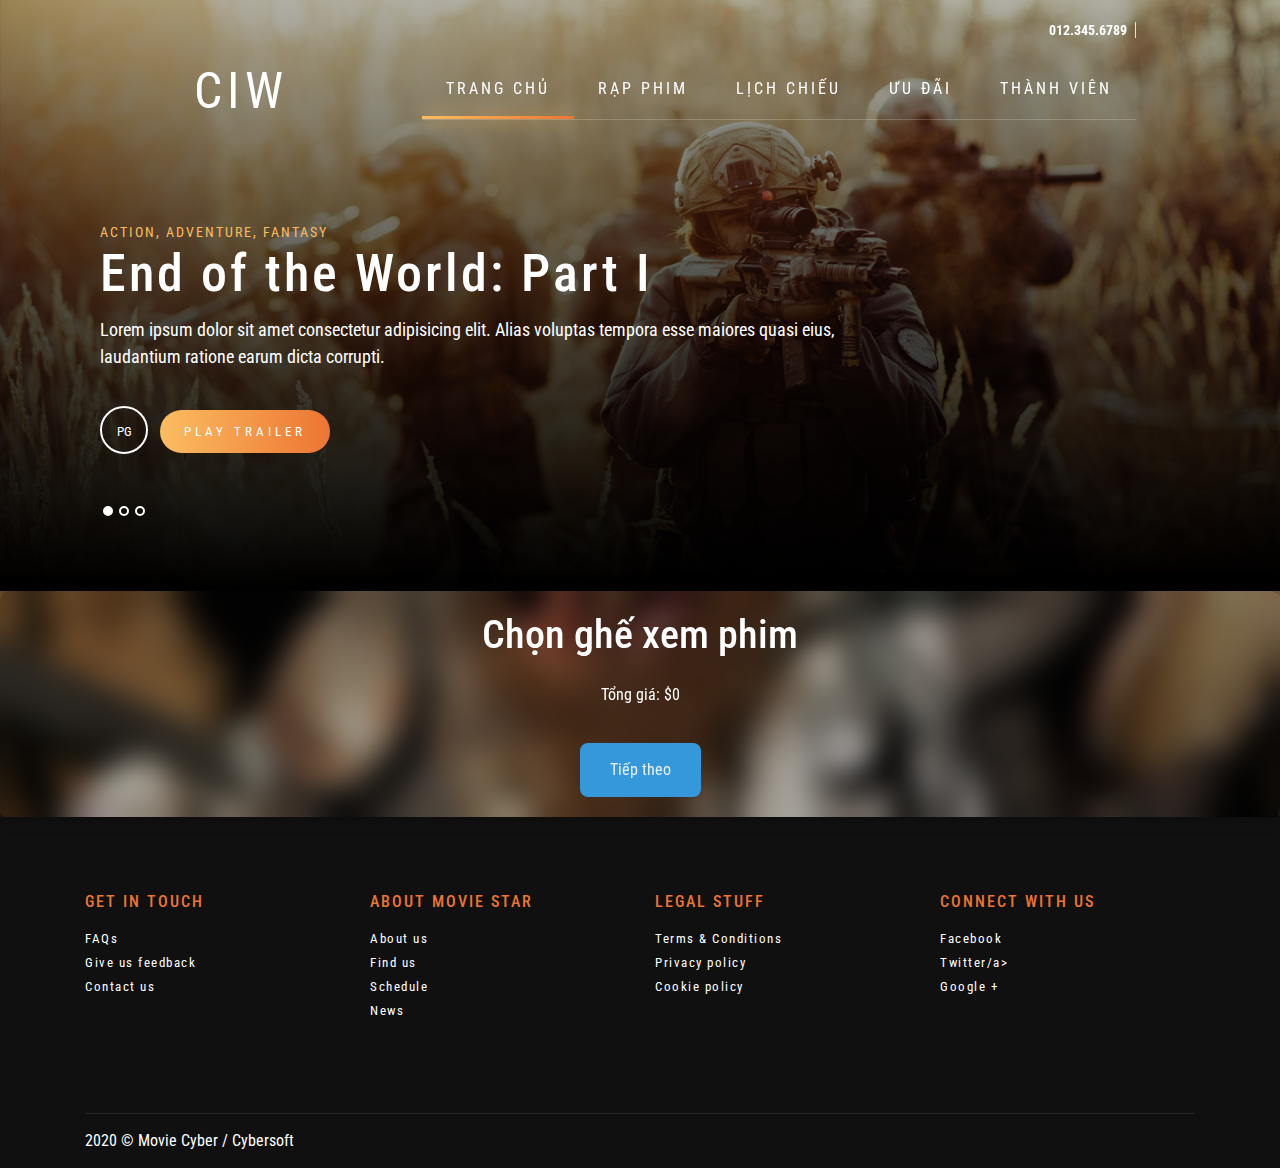
==== commit 5a885007: "Duy" ====
--- a/Frontend/datve.html
+++ b/Frontend/datve.html
@@ -29,8 +29,17 @@
     <link rel="stylesheet" href="./css/venobox.min.css">
 
     <style>
-
-        
+        body {
+
+            margin: 0;
+            font-family: 'Segoe UI', Tahoma, Geneva, Verdana, sans-serif;
+            color: white;
+            background: url(./img/slide-3-video.png);
+            background-position: center;
+            background-size: cover;
+            min-height: 100;
+            width: 100%;
+        }
 
         .containers {
 
@@ -57,80 +66,83 @@
             color: #ecf0f1;
         }
 
-        
+        .controls select,
+        .controls input[type="datetime-local"],
+        .controls select {
+            padding: 10px;
+            margin-bottom: 15px;
+            border: 2px solid #3498db;
+            border-radius: 5px;
+            width: 100%;
+            box-sizing: border-box;
+            background-color: #2c3e50;
+            color: #ecf0f1;
+        }
 
         .seat-container {
             display: flex;
             flex-wrap: wrap;
             justify-content: center;
             gap: 15px;
-        }
-
-        
-
-      
-        body {
-    font-family: 'Segoe UI', Tahoma, Geneva, Verdana, sans-serif;
-    background-color: #2c3e50;
-    color: white;
-    text-align: center;
-    padding: 20px;
-}
-
-#seats {
-    margin-top: 20px;
-}
-
-.seat-row {
-    display: flex;
-    gap: 10px;
-    margin-bottom: 10px;
-}
-
-.seat {
-    width: 30px;
-    height: 30px;
-    background-color: #bdc3c7;
-    border: 1px solid #ccc;
-    cursor: pointer;
-    display: flex;
-    align-items: center;
-    justify-content: center;
-    font-size: 12px;
-    user-select: none;
-}
-
-.occupied {
-    background-color: #ccc;
-}
-
-.selected {
-    background-color: #3498db;
-}
-
-#seatInput {
-    padding: 8px;
-    margin-top: 10px;
-}
-
-button {
-    margin-top: 10px;
-    padding: 10px;
-    background-color: #3498db;
-    color: white;
-    border: none;
-    cursor: pointer;
-    border-radius: 5px;
-}
-
-button:hover {
-    background-color: #2980b9;
-}
-
-
-
-
-        
+            perspective: 1000px;
+        }
+
+        .seat {
+            width: 50px;
+            height: 50px;
+            background-color: #bdc3c7;
+            border: 2px solid #34495e;
+            cursor: pointer;
+            transition: transform 0.3s ease, background-color 0.3s ease;
+        }
+
+        .seat.normal {
+            background-color: #bdc3c7;
+        }
+
+        .seat.vip {
+            background-color: #f39c12;
+            color: #fff;
+        }
+
+        .seat.selected {
+            background-color: #3498db;
+            transform: scale(1.1);
+        }
+
+        button {
+            margin-top: 20px;
+            padding: 15px 30px;
+            background-color: #3498db;
+            color: #ecf0f1;
+            border: none;
+            cursor: pointer;
+            border-radius: 8px;
+            transition: background-color 0.3s ease;
+        }
+
+        button:hover {
+            background-color: #2980b9;
+        }
+
+        #movie {
+            background-color: #fff;
+            color: black;
+        }
+
+        #datetime {
+            background-color: #fff;
+            color: black;
+        }
+
+        #ticket-type {
+            background-color: #fff;
+            color: black;
+        }
+
+        .mess {
+            color: white;
+        }
     </style>
 
     <!-- MAIN CSS  -->
@@ -301,21 +313,22 @@
 
     <div class="containers">
         <h1 style="color: white;">Chọn ghế xem phim</h1>
-
-
         <div id="seats" class="seat-container"></div>
+        <p id="message" class="mess"></p>
         <p id="total-price" class="mess">Tổng giá: $0</p>
-        <label for="seatInput">Enter seat number:</label>
-        <input type="text" id="seatInput" placeholder="Enter seat number">
-
-        <!-- Add a button to display selected seats -->
-        <button id="showSelectedSeats">Show Selected Seats</button>
-
-        <!-- Add a button to book seats -->
-        <button id="bookSeats">Book Seats</button>
+
+        <!-- <label for="ticket-type" class="controls">
+            Chọn loại vé:
+            <select id="ticket-type">
+                <option value="normal">Vé thường - $10</option>
+                <option value="vip">Vé VIP - $15</option>
+            </select>
+        </label> -->
+
+        <button onclick="bookSeats()">Tiếp theo</button>
     </div>
 
-    
+
 
     <!-- FOOTER  -->
     <footer>
@@ -360,127 +373,112 @@
             </div>
         </div>
     </footer>
-    <div id="seats"></div>
-
-
-
-
-<script>
-   document.addEventListener("DOMContentLoaded", function () {
-    const seatContainer = document.getElementById("seats");
-    const seatInput = document.getElementById("seatInput");
-    const selectedSeatsButton = document.getElementById("showSelectedSeats");
-    const bookSeatsButton = document.getElementById("bookSeats");
-    const selectedSeats = [];
-
-    // Gọi API để lấy thông tin danh sách ghế
-    fetch("http://localhost:8080/api/showtimes/1/available_seats")
-        .then(response => response.json())
-        .then(seatsData => {
-            // Sắp xếp ghế theo số ghế
-            seatsData.sort((a, b) => a.seatNumber - b.seatNumber);
-            // Tạo ghế thành một hàng
-            createSeats(seatsData);
-        })
-        .catch(error => console.error("Lỗi khi lấy dữ liệu ghế:", error));
-
-    function createSeats(seatsData) {
-        let currentRowNumber = null;
-        let seatRow = null;
-
-        seatsData.forEach(seatData => {
-            if (seatData.rowNumber !== currentRowNumber) {
-                // Nếu là ghế của hàng mới, tạo một hàng mới
-                seatRow = document.createElement("div");
-                seatRow.classList.add("seat-row");
-                seatContainer.appendChild(seatRow);
-                currentRowNumber = seatData.rowNumber;
-            }
-
-            const seat = document.createElement("div");
-            seat.classList.add("seat");
-            seat.dataset.seatNumber = seatData.seatNumber;
-
-            if (!seatData.isAvailable) {
-                seat.classList.add("occupied");
-            } else {
-                seat.addEventListener("click", function () {
-                    console.log("Seat clicked");
-                    seat.classList.toggle("selected");
-                    updateSelectedSeats();
+
+
+    <script>
+        document.addEventListener("DOMContentLoaded", function () {
+            const seatContainer = document.getElementById("seats");
+            const message = document.getElementById("message");
+            const totalPrice = document.getElementById("total-price");
+
+            // Gọi API để lấy thông tin danh sách ghế
+            fetch("http://localhost:8080/api/showtimes/1/available_seats")
+                .then(response => response.json())
+                .then(seatsData => {
+                    // Tạo danh sách ghế từ dữ liệu API
+                    createSeats(seatsData);
+                })
+                .catch(error => console.error("Lỗi khi lấy dữ liệu ghế:", error));
+
+            // Hàm tạo danh sách ghế từ dữ liệu API
+            function createSeats(seatsData) {
+                seatsData.forEach(seatData => {
+                    const seat = document.createElement("div");
+                    seat.classList.add("seat");
+                    seat.classList.add(getSeatType(seatData.rowNumber, seatData.seatNumber));
+                    seat.dataset.row = seatData.rowNumber;
+                    seat.dataset.seat = seatData.seatNumber;
+
+                    // Kiểm tra xem ghế có sẵn hay không
+                    if (seatData.isAvailable) {
+                        seat.addEventListener("click", function () {
+                            if (!this.classList.contains("occupied")) {
+                                this.classList.toggle("selected");
+                                updateMessage();
+                                updateTotalPrice();
+                            }
+                        });
+                    } else {
+                        seat.classList.add("occupied");
+                    }
+
+                    seatContainer.appendChild(seat);
                 });
             }
 
-            seat.textContent = seatData.seatNumber;
-            seatRow.appendChild(seat);
+            // Hàm cập nhật thông báo số ghế đã chọn
+            function updateMessage() {
+                const selectedSeats = document.querySelectorAll(".seat.selected");
+                message.innerText = `Bạn đã chọn ${selectedSeats.length} ghế`;
+            }
+
+            // Hàm cập nhật tổng giá vé
+            function updateTotalPrice() {
+                const selectedSeats = document.querySelectorAll('.seat.selected');
+
+                // Assume you have the cinema ID stored in a variable
+                const urlParams = new URLSearchParams(window.location.search);
+                const cinemaId = urlParams.get('cinemaId');
+
+                // Kiểm tra xem có ID không
+                if (cinemaId) {
+                    // Gọi API để lấy thông tin loại vé
+                    fetch("http://localhost:8080/api/ticket_types")
+                        .then(response => response.json())
+                        .then(ticketTypes => {
+                            // Tìm loại vé có name là 've' và cinemaId tương ứng
+                            const veTicketType = ticketTypes.find(ticketType => ticketType.name === 've' && ticketType.cinema.id === parseInt(cinemaId));
+
+                            // Kiểm tra xem có loại vé 've' không
+                            if (veTicketType) {
+                                // Lấy giá vé
+                                const veTicketPrice = veTicketType.price;
+
+                                // Tính toán tổng giá vé
+                                const numberOfSelectedSeats = selectedSeats.length;
+                                const totalPriceValue = veTicketPrice * numberOfSelectedSeats;
+
+                                // Hiển thị tổng giá vé
+                                totalPrice.textContent = `Tổng giá: $${totalPriceValue}`;
+                            } else {
+                                console.error("Không tìm thấy loại vé 've' cho rạp chiếu phim có ID là", cinemaId);
+                            }
+                        })
+                        .catch(error => console.error("Lỗi khi lấy dữ liệu loại vé:", error));
+                } else {
+                    console.error("Không tìm thấy ID Rạp trong URL");
+                }
+            }
+
+            // Hàm giả lập khi nhấn nút "Tiếp theo"
+            window.bookSeats = function () {
+                const selectedSeats = document.querySelectorAll('.seat.selected');
+                const selectedSeatNumbers = Array.from(selectedSeats).map(seat => seat.dataset.row + '-' + seat.dataset.seat);
+                alert(`Bạn đã chọn các ghế: ${selectedSeatNumbers.join(', ')}`);
+                // Thực hiện các bước tiếp theo, ví dụ: chuyển đến trang thanh toán
+            };
+            // window.location.href = "/Frontend/order.html?cinemaId=${cinemaId}";
+            // Hàm giả lập loại ghế dựa trên hàng và số ghế
+            function getSeatType(row, seatNumber) {
+                // Giả sử có một số điều kiện để xác định loại ghế
+                // Trong ví dụ này, nếu số ghế là chẵn, là ghế VIP
+                return seatNumber % 2 === 0 ? 'vip' : 'normal';
+            }
+
         });
-    }
-
-
-
-    function updateSelectedSeats() {
-        selectedSeats.length = 0;
-        const selectedSeatNumber = seatInput.value;
-        selectedSeats.push({
-            seat: selectedSeatNumber
-        });
-    }
-
-    selectedSeatsButton.addEventListener("click", function () {
-        console.log("Selected seats:", selectedSeats);
-    });
-
-    bookSeatsButton.addEventListener("click", function () {
-    console.log("Book seats:", selectedSeats);
-
-    // Thêm logic đặt vé của bạn ở đây
-
-    // Lấy số ghế từ input
-    const selectedSeatNumber = seatInput.value;
-
-    // Lấy tham số id từ URL
-    const urlParams = new URLSearchParams(window.location.search);
-    // const id = urlParams.get('id');
-    const id = 1;
-
-    // Thêm số ghế vào URL
-    urlParams.set('selectedSeats', selectedSeatNumber);
-
-    // Tạo mới URL chỉ với tham số id và selectedSeats
-    const newUrl = `/Frontend/timkiem.html?id=${id}&selectedSeats=${selectedSeatNumber}`;
-
-    // Chuyển hướng đến trang /Frontend/timkiem.html với số ghế và id trong URL
-    window.location.href = newUrl;
-});
-
-
-});
-    fetch("http://localhost:8080/api/ticket_types")
-    .then(response => response.json())
-    .then(ticketTypesData => {
-        // Tìm loại vé có name là "ve"
-        const veTicket = ticketTypesData.find(ticketType => ticketType.name === "ve");
-
-        if (veTicket) {
-            // Lấy giá tiền
-            const veTicketPrice = veTicket.price;
-
-            // Hiển thị giá tiền trên thẻ có id là "total-price"
-            const totalPriceElement = document.getElementById("total-price");
-            if (totalPriceElement) {
-                totalPriceElement.textContent = `Tổng giá: $${veTicketPrice}`;
-            }
-        } else {
-            console.log("Không tìm thấy loại vé có name là 've'");
-        }
-    })
-    .catch(error => console.error("Lỗi khi lấy dữ liệu loại vé:", error));
-</script>
-        
-
-
-            
-            
+    </script>
+
+
 
     <!-- Thư viện hỗ trợ  -->
     <script src="https://code.jquery.com/jquery-3.2.1.min.js"></script>
@@ -514,7 +512,7 @@
             }
         }
     </script>
-
+    <script src="./js/datve.js"></script>
 </body>
 
 </html>